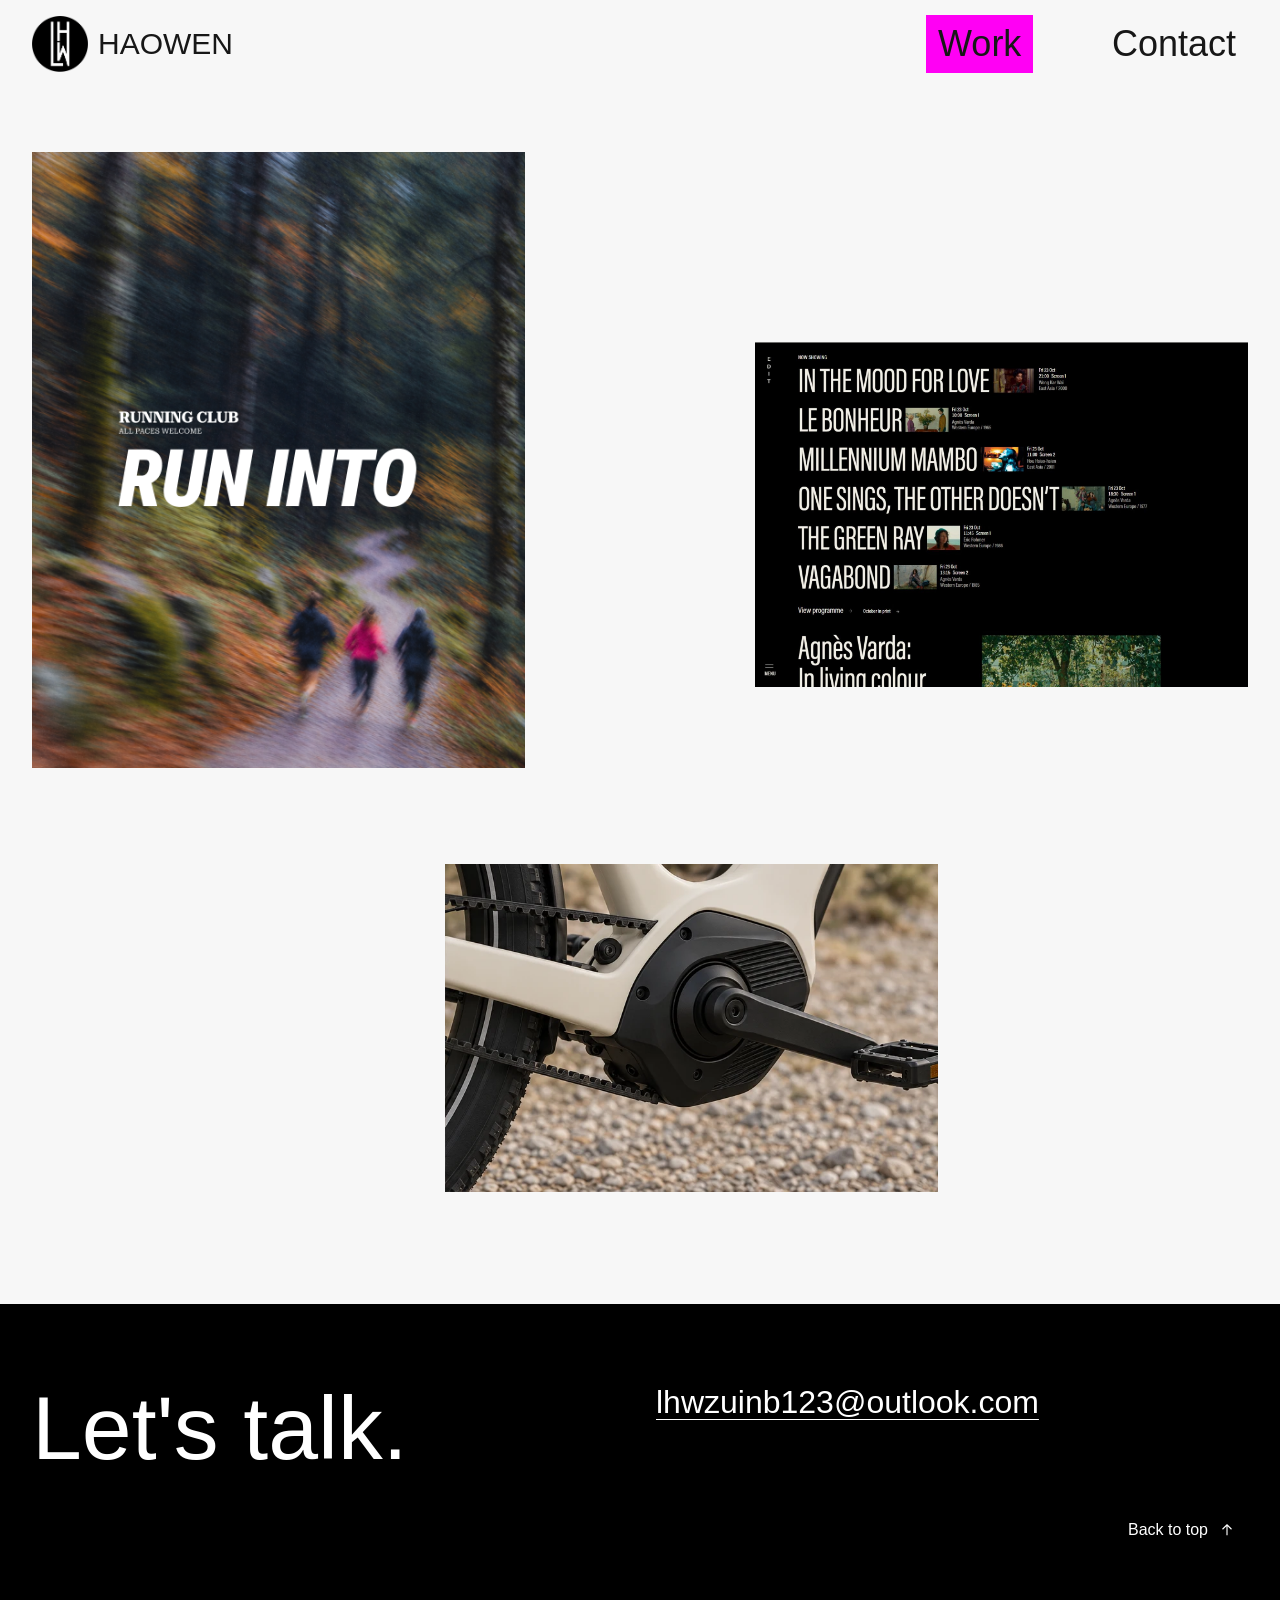
==== index.html @ 190c01a0 "Unify portfolio typography with Neue Haas Unica" ====
<!doctype html>
<html lang="en">
<head>
  <link rel="stylesheet" href="typography.css?v=unica-20261026">
  <meta charset="UTF-8">
  <meta name="viewport" content="width=device-width, initial-scale=1">
  <meta name="description" content="HAOWEN's creative portfolio, featuring the RUN INTO running club identity and EDIT. independent cinema website design.">
  <meta name="theme-color" content="#f7f4ec">
  <title>HAOWEN — Creative Portfolio</title>
  <link rel="icon" href="assets/logos/lhw/favicon.png?v=lhw-original" type="image/png">
  <link rel="stylesheet" href="styles.css?v=unica-20261026">
  <link rel="stylesheet" href="gallery.css?v=unica-20261026">
  <script src="content.js?v=interactions-20261025" defer></script>
  <script src="app.js?v=no-next-label-20261025" defer></script>
  <link rel="stylesheet" href="experience.css?v=unica-20261026">
  <script src="experience.js?v=20261025b" defer></script>
</head>
<body>
  <a class="skip-link" href="#main">Skip to content</a>
  <header class="site-header">
    <a class="wordmark" href="#home" aria-label="HAOWEN, home"><img class="brand-mark" src="assets/logos/lhw/lhw-original.png" alt="" width="56" height="56"><span class="brand-name">HAOWEN</span></a>
    <nav class="desktop-nav" aria-label="Main navigation">
      <a href="#work" data-nav="work"><span>Work</span></a>
      <a href="#contact" data-nav="contact"><span>Contact</span></a>
    </nav>
    <button class="menu-toggle" type="button" aria-label="Open menu" aria-expanded="false" aria-controls="mobile-menu"><svg viewBox="0 0 28 28" aria-hidden="true"><path class="menu-line first" d="M3 8H25"/><path class="menu-line second" d="M3 20H25"/></svg></button>
  </header>
  <nav id="mobile-menu" class="mobile-menu" aria-label="Mobile navigation" hidden>
    <div class="mobile-links"><a href="#home">Home</a><a href="#work">Work</a><a href="#contact">Contact</a></div>
    <div class="menu-bottom"><span>Creative portfolio</span><span>English</span></div>
  </nav>
  <main id="main" tabindex="-1"></main>
  <noscript><p class="noscript">Please enable JavaScript to browse the project pages.</p></noscript>
</body>
</html>
---- typography.css ----
/* One family across the portfolio and all project pages. */
@font-face {
  font-family: 'Portfolio Unica';
  src: local('Neue Haas Unica W1G Regular'), local('NeueHaasUnicaW1G-Regular'), local('Neue Haas Unica W1G');
  font-style: normal;
  font-weight: 400;
  font-display: swap;
}
:root { --brand-font: 'Portfolio Unica', Arial, sans-serif; }
body, body * {
  font-family: var(--brand-font) !important;
  font-weight: 400 !important;
  font-style: normal !important;
  font-synthesis: none;
}
---- styles.css ----
:root{--paper:#f7f7f7;--cream:#f7f4ec;--ink:#171717;--pink:#f5c2d2;--blue:#3434ed;--lime:#d5e66e;--line:#c8c8c0;--gutter:32px;--header:88px}
*{box-sizing:border-box}html{scroll-behavior:smooth;scroll-padding-top:calc(var(--header) + 24px)}body{margin:0;color:var(--ink);background:var(--paper);font-family:var(--brand-font);font-size:18px;line-height:1.45;letter-spacing:-.02em}body.menu-open{overflow:hidden}a{color:inherit;text-decoration-thickness:1px;text-underline-offset:6px}button{font:inherit;color:inherit}button,a{-webkit-tap-highlight-color:transparent}button{cursor:pointer}a:focus-visible,button:focus-visible{outline:2px solid var(--blue);outline-offset:6px}::selection{background:var(--pink);color:var(--ink)}::-webkit-scrollbar{width:10px}::-webkit-scrollbar-track{background:var(--cream)}::-webkit-scrollbar-thumb{background:#a4a499;border:2px solid var(--cream)}[hidden]{display:none!important}.skip-link{position:fixed;top:-100px;left:20px;z-index:100;background:var(--ink);color:white;padding:12px 18px}.skip-link:focus{top:12px}
.site-header{position:sticky;top:0;z-index:30;display:flex;align-items:center;justify-content:space-between;height:var(--header);padding:0 var(--gutter);background:transparent;gap:24px}@supports(mix-blend-mode:difference){.site-header{color:#f7f3eb;mix-blend-mode:difference}.site-header .brand-mark{filter:brightness(0) invert(1)}}.wordmark{font-family:var(--brand-font);font-synthesis:none;display:inline-flex;align-items:center;gap:10px;text-decoration:none;font-size:30px;line-height:1.1;font-weight:400;letter-spacing:-.025em;white-space:nowrap}.brand-mark{display:block;width:56px;height:60px;object-fit:contain;flex-shrink:0}.brand-name{text-decoration:none}.wordmark:hover .brand-name{text-decoration:underline;text-decoration-thickness:1px;text-underline-offset:6px}.desktop-nav{font-family:var(--brand-font);font-weight:400;font-synthesis:none;display:flex;align-items:center;gap:clamp(36px,5.2vw,88px);font-size:36px;line-height:1.2}.desktop-nav a{text-decoration:none}.desktop-nav a:hover,.desktop-nav a[aria-current]{text-decoration:underline}.language{font-size:30px}.menu-toggle{display:none;width:44px;height:44px;padding:8px;border:0;background:transparent;position:relative;z-index:42}.menu-toggle svg{width:100%;height:100%;fill:none;stroke:currentColor;stroke-width:1.8}.menu-line{transform-origin:center;transition:transform .25s ease-out}.menu-open .first{transform:translateY(6px) rotate(45deg)}.menu-open .second{transform:translateY(-6px) rotate(-45deg)}.mobile-menu{position:fixed;inset:0;z-index:25;background:transparent;padding:calc(var(--header) + 28px) var(--gutter) 28px;display:flex;flex-direction:column;justify-content:space-between}.mobile-menu::before{content:"";position:absolute;inset:0;background:var(--paper);animation:menu-reveal .35s cubic-bezier(.16,1,.3,1);pointer-events:none}.mobile-menu>*{position:relative}.mobile-links{display:flex;flex-direction:column;align-items:flex-start;gap:8px}.mobile-links a{font-family:var(--brand-font);font-weight:400;font-synthesis:none;font-size:clamp(40px,9vw,64px);text-decoration:none;line-height:1.25}.mobile-links a:hover{text-decoration:underline}.menu-bottom{display:flex;justify-content:space-between;font-size:16px;padding-bottom:16px}@keyframes menu-reveal{from{clip-path:inset(0 0 100%)}to{clip-path:inset(0)}}
main:focus{outline:none}.opening{padding:70px var(--gutter) 44px;display:grid;grid-template-columns:1fr 1fr;gap:32px;align-items:end}.opening h1{font-size:clamp(56px,6.6vw,96px);font-weight:400;letter-spacing:-.04em;line-height:1;max-width:650px;margin:0;text-wrap:balance}.opening-copy{max-width:420px;margin-left:auto;font-size:21px;line-height:1.35}.opening-copy p{margin:0}.opening-copy .edition{font-size:14px;margin-top:18px;letter-spacing:0}.gallery{padding:0 var(--gutter) 110px;display:grid;grid-template-columns:1fr 1fr;gap:70px 24px;align-items:start}.project-item{min-width:0}.project-item:nth-child(2){margin-top:168px}.project-item:nth-child(3){margin-top:-128px}.project-link{display:block;text-decoration:none}.project-image{display:block;width:100%;height:auto;aspect-ratio:6/5;object-fit:cover}.project-item:nth-child(2) .project-image{aspect-ratio:5/4}.project-title-row{display:flex;justify-content:space-between;align-items:center;gap:16px;margin-top:18px}.project-title-row h2{font-size:32px;font-weight:400;line-height:1.1;letter-spacing:-.035em;margin:0}.arrow{display:inline-block;width:26px;height:26px;fill:none;stroke:currentColor;stroke-width:1.5;flex-shrink:0}.project-title-row .arrow{transition:transform .18s ease-out}.project-link:hover h2{text-decoration:underline;text-decoration-thickness:1px;text-underline-offset:5px}.project-link:hover .arrow{transform:translate(3px,-3px)}.project-meta{font-size:16px;margin:9px 0 0}.project-status{font-size:13px;margin:8px 0 0;letter-spacing:0;color:#53534e}.gallery-note{margin:0;padding:55px 0 0;align-self:center;max-width:500px}.gallery-note p{font-size:clamp(32px,3.4vw,48px);line-height:1.15;letter-spacing:-.035em;margin:0 0 32px;text-wrap:balance}.text-link{display:inline-flex;align-items:center;gap:14px;font-size:19px}
.about-section{margin:0 var(--gutter);padding:76px 0 88px;border-top:1px solid var(--ink);display:grid;grid-template-columns:1fr 1fr;gap:24px}.about-section h2{font-size:clamp(40px,4.5vw,64px);line-height:1.1;font-weight:400;letter-spacing:-.04em;margin:0 0 32px;max-width:560px}.about-section .about-copy{max-width:580px}.about-copy p{font-size:22px;line-height:1.5;margin:0 0 24px;max-width:65ch}.about-copy .placeholder-note{font-size:14px;color:#53534e;letter-spacing:0}.identity-preview{display:flex;align-items:end;gap:24px}.identity-logo{display:block;width:136px;height:auto}.identity-caption{font-size:14px;line-height:1.5;margin:0;letter-spacing:0}
.contact-section{background:#000;color:#fff;padding:72px var(--gutter) 80px;display:grid;grid-template-columns:1fr 1fr;gap:32px;align-items:start}.contact-section h2{font-size:clamp(52px,7vw,96px);font-weight:400;line-height:1;letter-spacing:-.04em;margin:0}.contact-details{padding-top:8px}.contact-details p{margin:0 0 28px;font-size:21px;max-width:450px}.contact-details .email{font-size:clamp(22px,2.5vw,36px);overflow-wrap:anywhere}.contact-details .contact-placeholder{font-size:14px;letter-spacing:0;margin-top:12px}.site-footer{display:flex;justify-content:space-between;gap:24px;align-items:center;padding:26px var(--gutter);border-top:1px solid var(--line);background:var(--cream);font-size:14px;letter-spacing:0}.site-footer a{display:flex;gap:10px;align-items:center}.site-footer .arrow{width:18px;height:18px}.footer-name{font-size:16px}
.project-heading{padding:55px var(--gutter) 38px}.back-link{display:inline-flex;align-items:center;gap:12px;font-size:16px;margin-bottom:48px}.back-link .arrow{width:20px;height:20px}.project-heading h1{font-size:clamp(52px,6.7vw,96px);font-weight:400;letter-spacing:-.04em;line-height:1.06;margin:0 0 18px;text-wrap:balance}.project-heading-bottom{display:flex;justify-content:space-between;gap:24px;align-items:start}.project-heading-bottom p{font-size:22px;margin:0}.project-heading-bottom .draft-label{font-size:14px;letter-spacing:0;max-width:300px}.project-cover{margin:0 var(--gutter)}.project-cover img{display:block;width:100%;height:auto;max-height:680px;object-fit:cover}.project-context{padding:70px var(--gutter) 80px;display:grid;grid-template-columns:1fr 1fr;gap:24px}.project-context h2{font-size:40px;font-weight:400;line-height:1.15;margin:0 0 30px;letter-spacing:-.035em}.project-context p{font-size:22px;margin:0 0 32px;max-width:65ch;line-height:1.5}.project-facts{margin:0 0 40px;max-width:380px}.project-facts div{display:grid;grid-template-columns:120px 1fr;gap:24px;border-top:1px solid var(--line);padding:12px 0;font-size:16px}.project-facts dt,.project-facts dd{margin:0}.project-facts dt{color:#53534e}.project-facts ul{padding:0;margin:0;list-style:none}.process-section{margin:0 var(--gutter);padding:60px 0 70px;border-top:1px solid var(--ink)}.process-heading{display:grid;grid-template-columns:1fr 1fr;gap:24px;margin-bottom:40px}.process-heading h2{font-size:40px;font-weight:400;line-height:1.15;margin:0;letter-spacing:-.035em}.process-heading p{font-size:20px;line-height:1.5;max-width:65ch;margin:0}.process-media{display:grid;grid-template-columns:1fr 1fr;gap:24px}.process-media figure{margin:0}.process-media img{display:block;width:100%;height:auto}.process-media figcaption{font-size:14px;margin-top:12px;letter-spacing:0}.next-project{margin:0 var(--gutter);padding:45px 0 60px;border-top:1px solid var(--ink);display:flex;align-items:center;justify-content:space-between;text-decoration:none;gap:24px}.next-project div>span{font-size:14px;letter-spacing:0;display:block;margin-bottom:12px}.next-project strong{font-size:48px;letter-spacing:-.035em;line-height:1.1;font-weight:400}.next-project:hover strong{text-decoration:underline;text-decoration-thickness:1px}.next-project>.arrow{width:48px;height:48px}.not-found{padding:90px var(--gutter);min-height:60vh}.not-found h1{font-size:56px;font-weight:400}.noscript{padding:24px}
@media(min-width:1600px){:root{--gutter:48px}.gallery{gap:88px 32px}.project-image{max-height:820px}}
@media(max-width:1000px){:root{--gutter:24px;--header:80px}.desktop-nav{gap:clamp(20px,3vw,36px);font-size:28px}.wordmark{font-size:28px;gap:10px}.brand-mark{width:50px;height:54px}.language{font-size:26px}.opening{padding-top:56px}.opening h1{font-size:64px}.opening-copy{font-size:18px}.project-item:nth-child(2){margin-top:120px}.project-item:nth-child(3){margin-top:-70px}.project-title-row h2{font-size:27px}.gallery-note p{font-size:34px}.about-copy p{font-size:20px}}
@media(max-width:700px){:root{--gutter:18px;--header:70px}.desktop-nav{display:none}.menu-toggle{display:block}.wordmark{font-size:24px;gap:8px}.brand-mark{width:38px;height:42px}.opening{display:block;padding:42px var(--gutter) 34px}.opening h1{font-size:58px;line-height:1.02;max-width:340px}.opening-copy{margin:24px 0 0;max-width:330px;font-size:18px}.opening-copy .edition{margin-top:14px;font-size:12px}.gallery{grid-template-columns:1fr;gap:44px;padding-bottom:60px}.project-item:nth-child(2),.project-item:nth-child(3){margin-top:0}.project-title-row{margin-top:16px}.project-title-row h2{font-size:28px}.project-meta{font-size:15px;margin-top:8px}.project-status{font-size:12px}.gallery-note{padding:14px 0 0;max-width:340px}.gallery-note p{font-size:34px;margin-bottom:24px}.about-section{grid-template-columns:1fr;gap:32px;padding:48px 0 56px}.about-section h2{font-size:43px;max-width:330px;margin-bottom:28px}.identity-logo{width:104px}.identity-caption{font-size:12px}.about-copy p{font-size:19px}.contact-section{grid-template-columns:1fr;gap:28px;padding:48px var(--gutter) 54px}.contact-section h2{font-size:64px}.contact-details{padding:0}.contact-details p{font-size:19px;margin-bottom:24px}.contact-details .email{font-size:26px}.site-footer{align-items:flex-start;flex-wrap:wrap;padding:22px var(--gutter);gap:18px;font-size:12px}.footer-name{font-size:14px}.site-footer>span:nth-child(2){flex-basis:calc(100% - 140px);text-align:right}.site-footer a{margin-left:auto}.project-heading{padding:32px var(--gutter) 28px}.back-link{margin-bottom:32px}.project-heading h1{font-size:56px}.project-heading-bottom{display:block}.project-heading-bottom p{font-size:19px}.project-heading-bottom .draft-label{margin-top:18px;font-size:13px;max-width:none}.project-cover img{aspect-ratio:6/5;object-fit:cover}.project-context{grid-template-columns:1fr;gap:8px;padding:44px var(--gutter) 38px}.project-context h2,.process-heading h2{font-size:34px;margin-bottom:22px}.project-context p{font-size:19px;margin-bottom:28px}.project-facts{max-width:none;margin-bottom:32px}.project-facts div{grid-template-columns:95px 1fr;gap:18px;font-size:14px}.process-section{padding:38px 0 44px}.process-heading{grid-template-columns:1fr;gap:0;margin-bottom:28px}.process-heading p{font-size:19px}.process-media{grid-template-columns:1fr;gap:30px}.next-project{padding:30px 0 44px}.next-project strong{font-size:34px}.next-project>.arrow{width:32px;height:32px}}
.project-image--poster{object-position:center bottom}.project-artworks,.project-cover--gallery{margin:0 var(--gutter) 70px}.project-heading-bottom .project-brand{font-size:16px;letter-spacing:0}.project-applications{grid-template-columns:1fr;gap:40px}
@media(max-width:700px){.project-artworks,.project-cover--gallery{margin-bottom:44px}.project-heading-bottom .project-brand{margin-top:12px;font-size:14px}.project-applications{gap:30px}}
@media(prefers-reduced-motion:reduce){html{scroll-behavior:auto}*,*::before,*::after{animation:none!important;transition:none!important}}
---- gallery.css ----
/* KABK reference: natural image proportions, pointer captions, focused button colors. */
:root { --action-primary: #ff00f4; --action-hover: #00fcbc; --action-ink: #1f1f1f; }
.site-header { mix-blend-mode: normal; color: var(--ink); background: var(--paper); }
.site-header .brand-mark { filter: none; }
.wordmark { color: var(--ink); }
.desktop-nav a { padding: 8px 12px; transition: background-color .2s ease-out, color .2s ease-out; }
.desktop-nav a span { display: inline-block; color: var(--ink); }
.desktop-nav a:hover, .desktop-nav a:focus-visible, .mobile-links a:hover, .mobile-links a:focus-visible { background: var(--action-hover); color: var(--action-ink); text-decoration: none; }
.desktop-nav a:hover span, .desktop-nav a:focus-visible span { mix-blend-mode: normal; color: var(--action-ink); }
.menu-toggle { background: var(--action-ink); color: #fff; }
.menu-toggle:hover, .menu-toggle:focus-visible { background: var(--action-hover); color: var(--action-ink); }
.back-link:hover, .contact-back-top:hover { background: var(--action-hover); color: var(--action-ink); }
.visually-hidden {
  position: absolute;
  width: 1px;
  height: 1px;
  padding: 0;
  margin: -1px;
  overflow: hidden;
  clip-path: inset(50%);
  white-space: nowrap;
  border: 0;
}
.gallery--images { grid-template-columns: repeat(12, minmax(0, 1fr)); gap: 96px 24px; padding-top: 64px; padding-bottom: 112px; }
.gallery--images .project-item:nth-child(1) { grid-column: 1 / span 5; }
.gallery--images .project-item:nth-child(2) { grid-column: 8 / span 5; margin-top: 190px; }
.gallery--images .project-item:nth-child(3) { grid-column: 5 / span 5; margin-top: 0; }
.gallery--images .project-item .project-image { width: 100%; height: auto; max-height: none; aspect-ratio: auto; object-fit: contain; }
/* Animate only the artwork; a transformed caption ancestor would trap fixed tooltips. */
.gallery--images .project-image {
  --drift-distance: clamp(4px, .7vw, 10px);
  animation: artwork-drift 5.8s cubic-bezier(.45,0,.55,1) infinite alternate;
  animation-play-state: paused;
}
.gallery--images .project-item:nth-child(2) .project-image { animation-duration: 7.4s; animation-delay: -2.8s; }
.gallery--images .project-item:nth-child(3) .project-image { animation-duration: 6.6s; animation-delay: -4.6s; }
.gallery--images .project-item[data-in-view] .project-image { animation-play-state: running; }
.gallery--images .project-item:hover .project-image,
.gallery--images .project-item:focus-within .project-image,
.page-hidden .gallery--images .project-image,
.menu-open .gallery--images .project-image { animation-play-state: paused; }
@keyframes artwork-drift {
  from { transform: translate3d(0, calc(-1 * var(--drift-distance)), 0); }
  to { transform: translate3d(0, var(--drift-distance), 0); }
}
/* The supplied presentation boards already contain their own layout and captions. */
.cinema-sequence {
  display: grid;
  gap: 32px;
  margin: 0 var(--gutter) 88px;
}
.cinema-sequence figure { margin: 0; min-width: 0; }
.cinema-sequence .cinema-longform { width: min(100%, 1040px); justify-self: center; margin-block: 32px; }
.cinema-sequence img { cursor: default; }
.cinema-sequence img { display: block; width: 100%; height: auto; }
.project-title-line {
  display: flex;
  align-items: center;
  justify-content: space-between;
  flex-wrap: wrap;
  gap: 16px 24px;
  margin-bottom: 18px;
}
.project-title-line h1 { margin-bottom: 0; }
.project-website {
  display: inline-flex;
  align-items: center;
  gap: 12px;
  min-height: 44px;
  font-size: 16px;
  letter-spacing: 0;
  padding: 12px 18px;
  background: var(--action-ink);
  color: #fff;
  text-decoration: none;
  transition: background-color .2s ease-out, color .2s ease-out;
}
.project-website:hover, .project-website:focus-visible { background: var(--action-hover); color: var(--action-ink); }
.project-website .arrow { width: 20px; height: 20px; }
.project-visual { position: relative; overflow: visible; }
.project-details {
  position: fixed;
  z-index: 50;
  left: var(--caption-x, 16px);
  top: var(--caption-y, 16px);
  width: min(440px, calc(100vw - 32px));
  padding: 24px 28px;
  background: rgba(255,255,255,.96);
  color: var(--action-ink);
  opacity: 0;
  visibility: hidden;
  transition: opacity .15s ease-out;
  pointer-events: none;
}
.project-details h2 {
  margin: 0;
  font-size: 36px;
  line-height: 1.15;
  font-weight: 400;
  letter-spacing: -.03em;
}
.project-details .project-category { margin: 12px 0 0; font-size: 16px; line-height: 1.4; letter-spacing: 0; }
.project-details .project-description { margin: 20px 0 0; font-size: 18px; line-height: 1.45; letter-spacing: -.02em; }
.project-link:hover h2 { text-decoration: none; }
.project-link:focus-visible .project-details { position: absolute; inset: auto auto 16px 16px; width: min(440px, calc(100% - 32px)); opacity: 1; visibility: visible; }
@media (hover: hover) and (pointer: fine) {
  .project-link[data-pointer-ready]:hover .project-details { opacity: 1; visibility: visible; }
}
@media (max-width: 700px) {
  .gallery--images { grid-template-columns: repeat(12, minmax(0, 1fr)); gap: 56px 0; padding-top: 40px; padding-bottom: 64px; }
  .gallery--images .project-item:nth-child(1) { grid-column: 1 / span 10; }
  .gallery--images .project-item:nth-child(2) { grid-column: 2 / span 11; margin-top: 0; }
  .gallery--images .project-item:nth-child(3) { grid-column: 2 / span 10; margin-top: 0; }
  .cinema-sequence { gap: 16px; margin: 0 0 44px; }
  .project-details { padding: 16px; }
  .project-details h2 { font-size: 28px; }
  .project-details .project-category { font-size: 14px; }
  .project-details .project-description { font-size: 16px; margin-top: 12px; }
}
@media (prefers-reduced-motion: reduce) {
  .gallery--images .project-image { animation: none; transform: none; }
  .project-details { transition: none; transform: none; }
}

.contact-back-top { grid-column: 1 / -1; justify-self: end; display: inline-flex; align-items: center; gap: 10px; padding: 8px 12px; color: inherit; font-size: 16px; text-decoration: none; }
.contact-back-top .arrow { width: 18px; height: 18px; }
.contact-back-top:focus-visible { outline: 2px solid currentColor; outline-offset: 4px; }

/* Fixed original LHW identity. */
.brand-mark { height: 56px; }
@media(max-width:1000px){.brand-mark { height: 50px; }}
@media(max-width:700px){.brand-mark { height: 38px; }}



/* Regular typography and existing main-page spacing. */
body, body * {
  font-family: var(--brand-font) !important;
  font-weight: 400 !important;
  font-style: normal !important;
  font-synthesis: none;
  letter-spacing: normal !important;
  line-height: 1.17 !important;
}
/* Work uses the existing magenta, with cyan hover and keyboard feedback. */
.desktop-nav a[data-nav="work"], .mobile-links a[href="#work"] { background: var(--action-primary); color: var(--action-ink); }
.desktop-nav a[data-nav="work"]:hover, .desktop-nav a[data-nav="work"]:focus-visible, .mobile-links a[href="#work"]:hover, .mobile-links a[href="#work"]:focus-visible { background: var(--action-hover); color: var(--action-ink); }
.mobile-links a[href="#work"] { padding-inline: 12px; transition: background-color .2s ease-out; }
---- experience.css ----
/* Artwork remains the focus; controls explain navigation and closer inspection. */
@view-transition { navigation: auto; }
::view-transition-old(root) { animation: portfolio-out 140ms ease-out both; }
::view-transition-new(root) { animation: portfolio-in 260ms ease-out both; }
@keyframes portfolio-out { to { opacity: 0; } }
@keyframes portfolio-in { from { opacity: 0; } to { opacity: 1; } }
.project-frame { overflow: hidden; transition: scale 420ms cubic-bezier(.16,1,.3,1); }
.gallery--images [data-project="cinema"] .project-frame { position: relative; aspect-ratio: 1770 / 1240; }
.gallery--images [data-project="cinema"] .project-image {
  position: absolute; width: 144.632768%; max-width: none; height: auto;
  left: -7.909604%; top: -24.193548%; animation: none;
}
.project-posters { grid-template-columns: 1fr; gap: 64px; }
.project-posters figure { width: min(100%, 1000px); justify-self: center; }
.project-clothing { grid-template-columns: 1fr; gap: 48px; width: min(76%, 1000px); margin-inline: auto; }
.project-website .arrow, .back-link .arrow, .contact-back-top .arrow, .next-project .arrow, .pill svg, .explore svg { transition: transform 220ms ease-out; }
.project-website:hover .arrow, .next-project:hover .arrow, .pill:hover svg { transform: translate(3px,-3px); }
.back-link:hover .arrow { transform: translateX(-4px); }
.contact-back-top:hover .arrow { transform: translateY(-4px); }
.email { transition: text-underline-offset 180ms ease-out; }
.email:hover { text-underline-offset: 10px; }
@media (hover:hover) and (pointer:fine) {
  .project-link:hover .project-frame, .project-link:focus-visible .project-frame { scale: 1.025; }
}
/* A real button makes full-size artwork available to keyboard and touch users. */
.artwork-open { appearance: none; display: block; width: 100%; margin: 0; padding: 0; border: 0; border-radius: 0; background: transparent; color: inherit; cursor: zoom-in; position: relative; }
.artwork-open > img { display: block; }
.artwork-open::after { content: ''; position: absolute; right: 12px; bottom: 12px; width: 36px; height: 36px; background: #fff url("data:image/svg+xml,%3Csvg xmlns='http://www.w3.org/2000/svg' viewBox='0 0 24 24' fill='none' stroke='%23171717' stroke-width='1.5'%3E%3Cpath d='M12 5v14M5 12h14'/%3E%3C/svg%3E") center / 18px no-repeat; opacity: 0; transition: opacity 160ms ease-out; }
.media-stack figure > .artwork-open { height: 100%; }
.artwork-open:hover::after, .artwork-open:focus-visible::after { opacity: 1; }
.artwork-open:focus-visible { outline: 2px solid currentColor; outline-offset: 6px; }
body.artwork-viewing { overflow: hidden; }
.artwork-viewer { position: fixed; inset: 0; width: 100%; max-width: none; height: 100%; height: 100dvh; max-height: none; margin: 0; padding: 0; border: 0; background: #111; color: #fff; }
.artwork-viewer::backdrop { background: #111; }
.artwork-viewer[open] { display: grid; grid-template-rows: auto minmax(0,1fr) auto; }
.viewer-toolbar { display: flex; justify-content: space-between; align-items: center; gap: 12px; padding: 12px 20px; border-bottom: 1px solid #444; }
.viewer-count { font: 14px/1.4 var(--brand-font); }
.viewer-controls { display: flex; gap: 8px; }
.artwork-viewer button { appearance: none; min-width: 44px; min-height: 44px; padding: 10px 14px; border: 1px solid #777; border-radius: 0; background: transparent; color: #fff; font: 14px/1.4 var(--brand-font); cursor: pointer; transition: background-color 150ms ease-out,color 150ms ease-out; }
.artwork-viewer button:hover { background: #fff; color: #111; }
.artwork-viewer button:focus-visible { outline: 2px solid #fff; outline-offset: 3px; }
.viewer-stage { overflow: auto; display: grid; align-items: center; justify-items: center; padding: 20px; overscroll-behavior: contain; touch-action: pan-x pan-y pinch-zoom; }
.viewer-stage img { display: block; width: auto; height: auto; max-width: 100%; max-height: calc(100dvh - 176px); object-fit: contain; cursor: zoom-in; }
.viewer-stage.is-zoomed { display: block; }
.viewer-stage.is-zoomed img { width: var(--original-width); height: auto; max-width: none; max-height: none; margin-inline: auto; cursor: zoom-out; }
.viewer-caption { margin: 0; padding: 12px 20px 18px; min-height: 44px; font-size: 14px; line-height: 1.4; }
@media(max-width:700px) {
  .project-posters { gap: 36px; }
  .project-clothing { width: 94%; gap: 32px; }
  .artwork-open::after { opacity: 1; width: 28px; height: 28px; right: 8px; bottom: 8px; font-size: 20px; }
  .viewer-toolbar { padding: 8px; gap: 8px; }
  .viewer-controls { gap: 4px; }
  .artwork-viewer button { padding: 10px; }
  .viewer-stage { padding: 8px; }
  .viewer-caption { padding: 12px; }
}
@media(prefers-reduced-motion:reduce) {
  ::view-transition-old(root), ::view-transition-new(root) { animation: none; }
  .project-frame { transition: none; }
  .project-link:hover .project-frame { scale: 1; }
  .project-website:hover .arrow, .next-project:hover .arrow, .back-link:hover .arrow, .contact-back-top:hover .arrow, .pill:hover svg { transform: none; }
}

/* Navigation uses color feedback without underlines in any state. */
.desktop-nav a, .desktop-nav a:hover, .desktop-nav a:focus-visible, .desktop-nav a[aria-current] { text-decoration: none; }

/* Membership cards stay smaller than the campaign posters. */
.project-applications { width: min(64%, 800px); margin-inline: auto; }
@media(max-width:700px) { .project-applications { width: 90%; } }
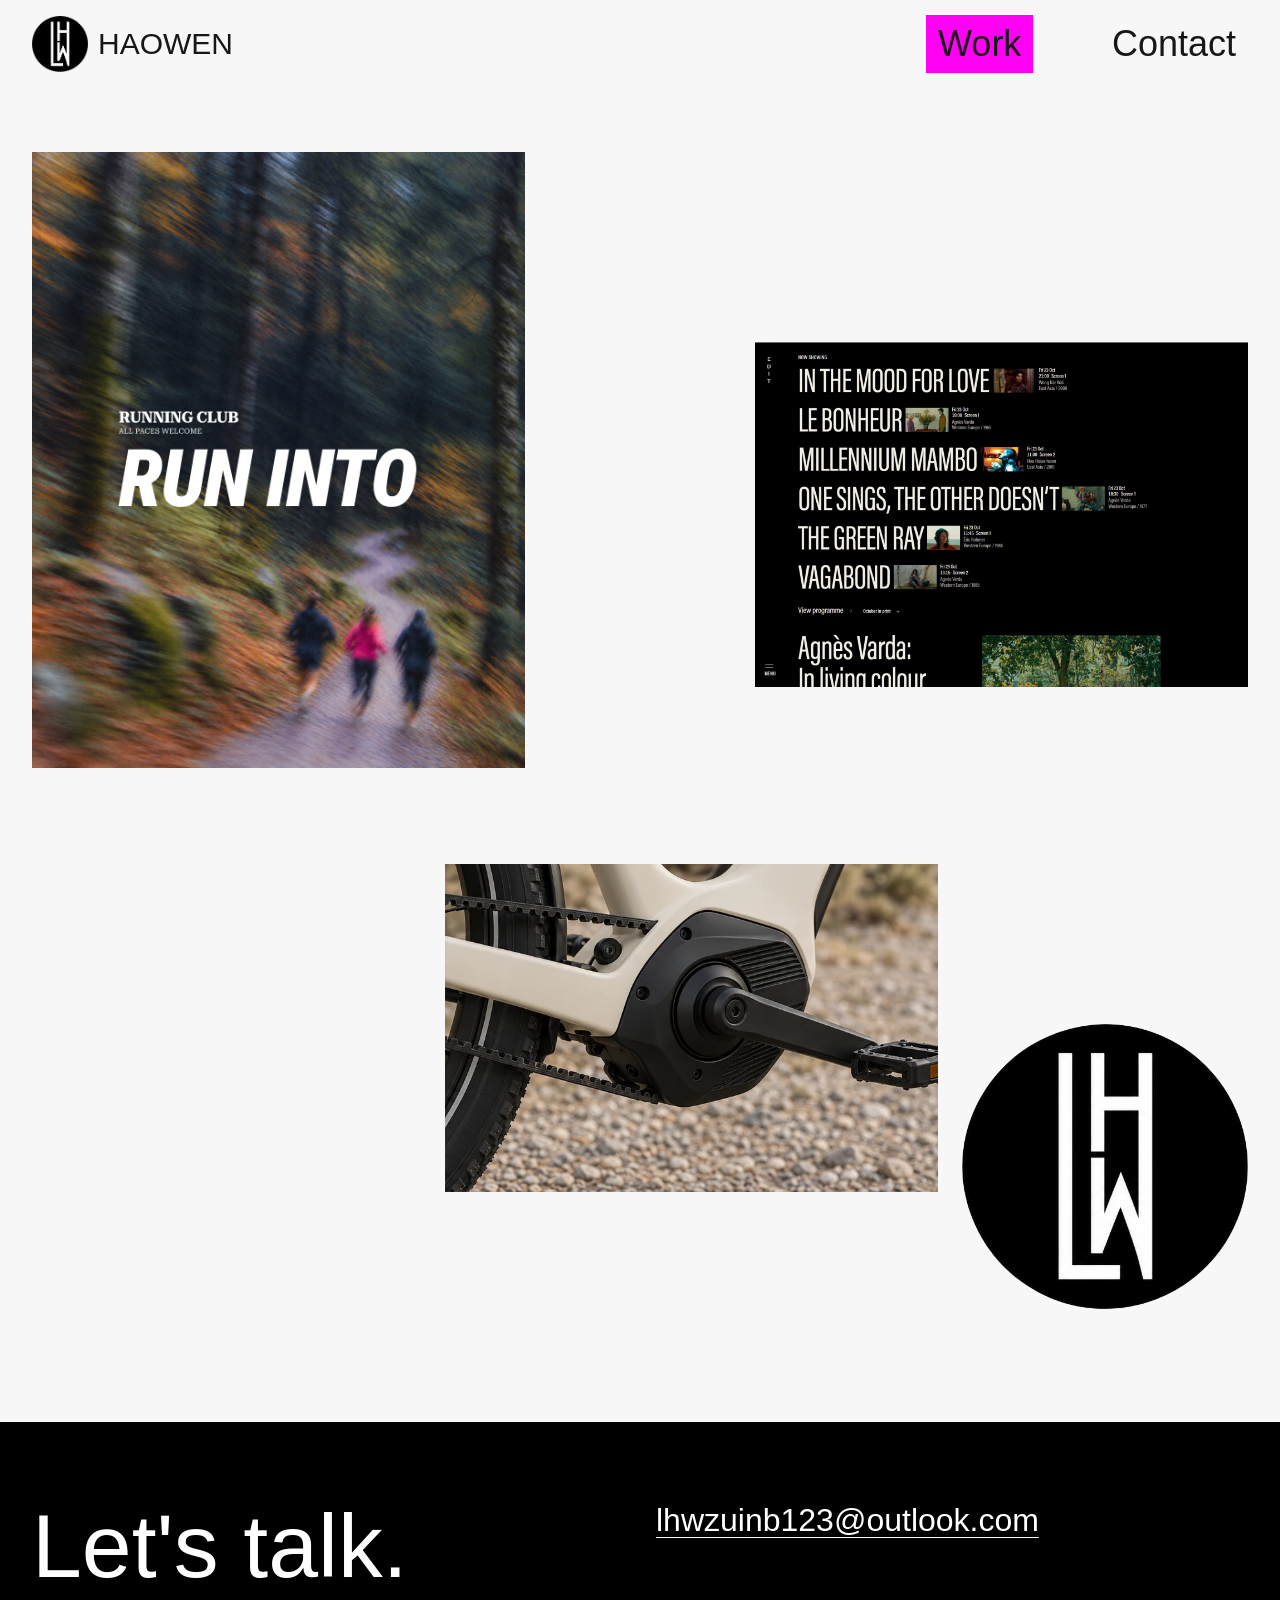
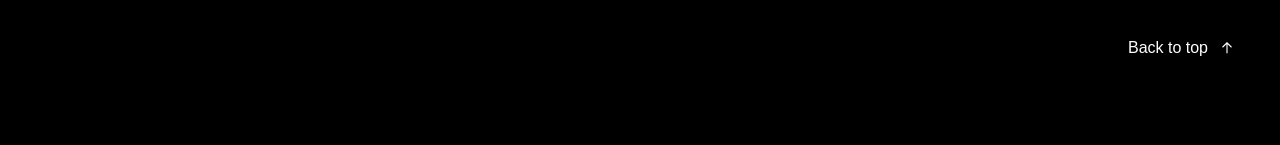
==== commit ea9b7aa0: "Add two-board personal identity project" ====
--- a/index.html
+++ b/index.html
@@ -9,11 +9,11 @@
   <title>HAOWEN — Creative Portfolio</title>
   <link rel="icon" href="assets/logos/lhw/favicon.png?v=lhw-original" type="image/png">
   <link rel="stylesheet" href="styles.css?v=unica-20261026">
-  <link rel="stylesheet" href="gallery.css?v=unica-20261026">
-  <script src="content.js?v=interactions-20261025" defer></script>
-  <script src="app.js?v=no-next-label-20261025" defer></script>
+  <link rel="stylesheet" href="gallery.css?v=identity-20261026">
+  <script src="content.js?v=identity-20261026" defer></script>
+  <script src="app.js?v=identity-20261026" defer></script>
   <link rel="stylesheet" href="experience.css?v=unica-20261026">
-  <script src="experience.js?v=20261025b" defer></script>
+  <script src="experience.js?v=identity-20261026" defer></script>
 </head>
 <body>
   <a class="skip-link" href="#main">Skip to content</a>
--- a/gallery.css
+++ b/gallery.css
@@ -146,3 +146,20 @@
 .desktop-nav a[data-nav="work"], .mobile-links a[href="#work"] { background: var(--action-primary); color: var(--action-ink); }
 .desktop-nav a[data-nav="work"]:hover, .desktop-nav a[data-nav="work"]:focus-visible, .mobile-links a[href="#work"]:hover, .mobile-links a[href="#work"]:focus-visible { background: var(--action-hover); color: var(--action-ink); }
 .mobile-links a[href="#work"] { padding-inline: 12px; transition: background-color .2s ease-out; }
+
+/* The identity joins the same floating artwork gallery. */
+.gallery--images .project-item[data-project="identity"] { grid-column: 10 / span 3; margin-top: 160px; }
+.gallery--images [data-project="identity"] .project-frame { overflow: visible; }
+.gallery--images [data-project="identity"] .project-image { animation-duration: 8.2s; animation-delay: -1.4s; }
+.identity-project { padding: 32px var(--gutter) 80px; }
+.identity-project .back-link { margin-bottom: 32px; }
+.identity-boards { display: grid; gap: 40px; width: min(100%, 1400px); margin-inline: auto; }
+.identity-boards figure { margin: 0; min-width: 0; }
+.identity-boards img { display: block; width: 100%; height: auto; }
+.identity-boards .artwork-open::after { top: calc(50% - 18px); bottom: auto; }
+@media(max-width:700px) {
+  .gallery--images .project-item[data-project="identity"] { grid-column: 3 / span 8; margin-top: 0; }
+  .identity-project { padding-top: 24px; padding-bottom: 48px; }
+  .identity-boards { gap: 24px; }
+  .identity-boards .artwork-open::after { top: calc(50% - 14px); }
+}
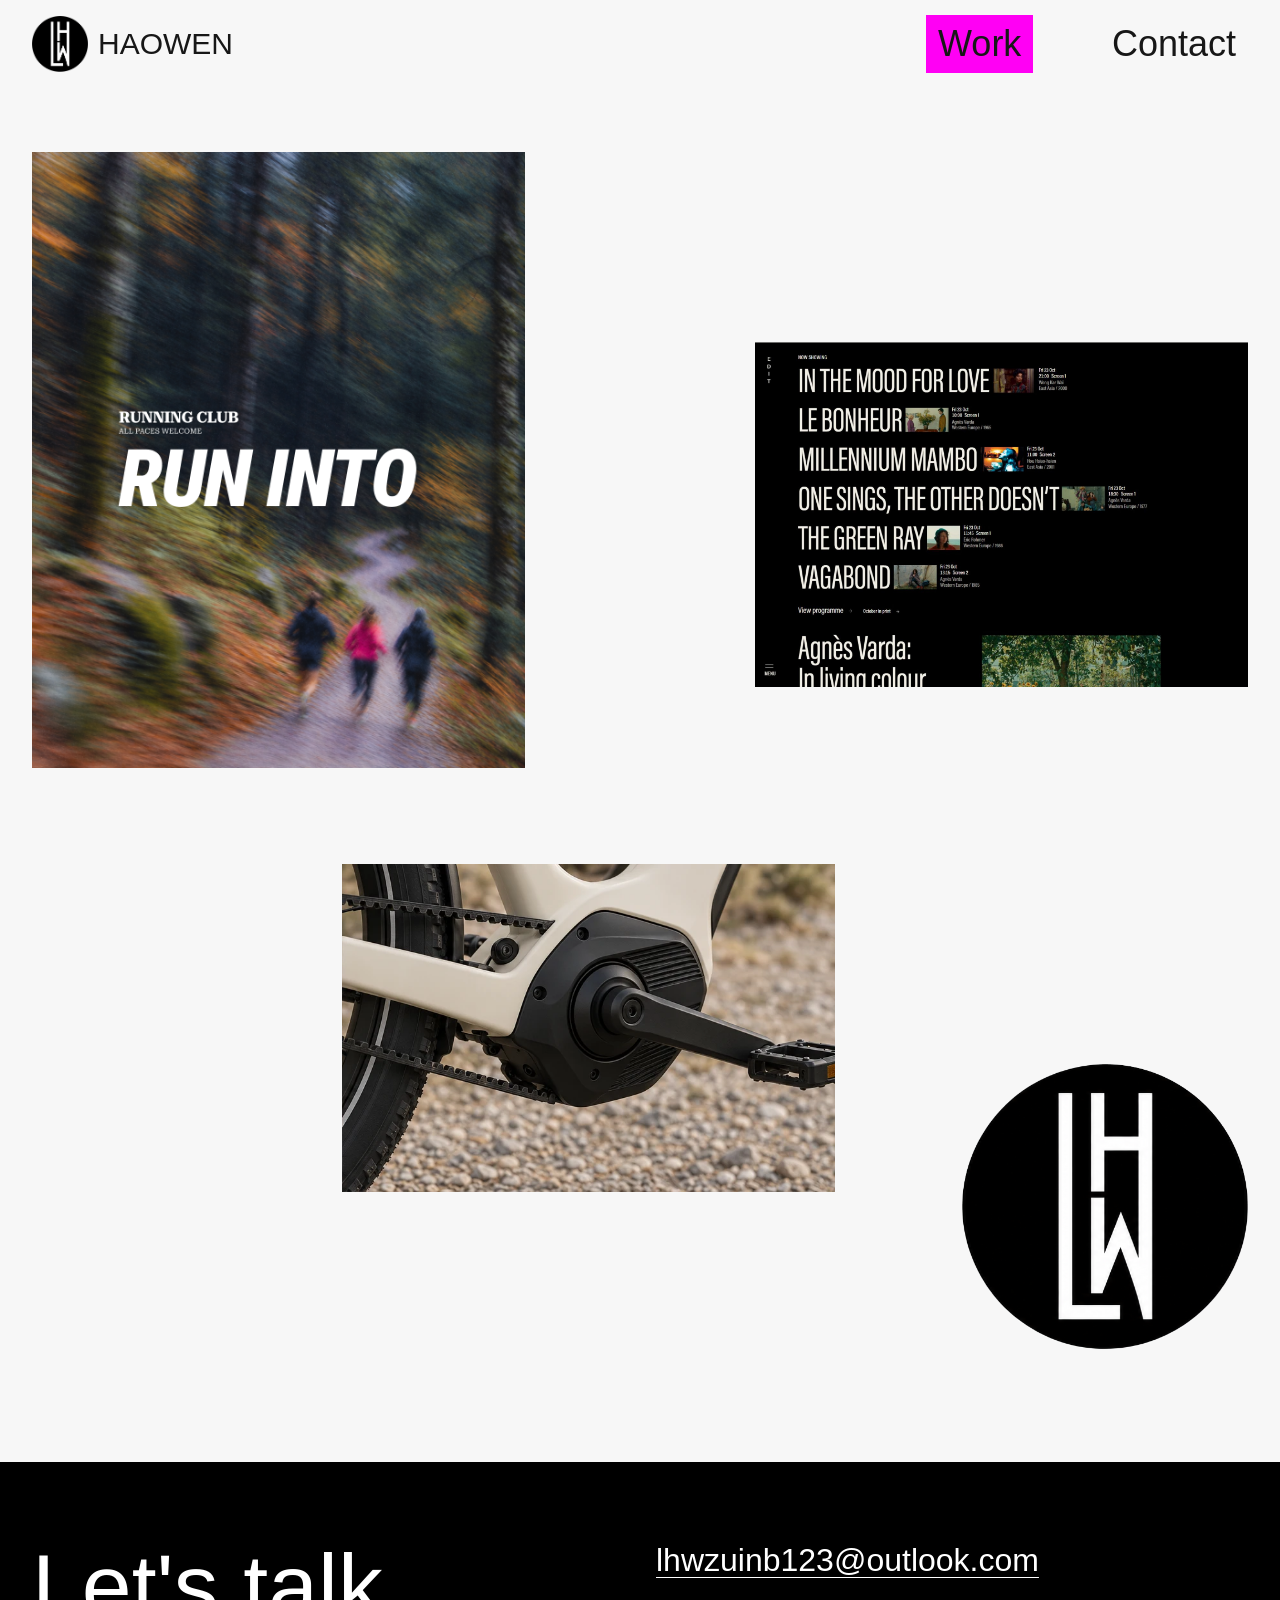
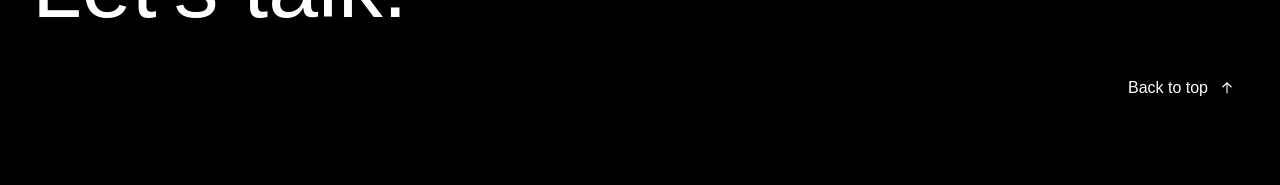
==== commit 87c715d3: "Give bicycle and identity artworks more space" ====
--- a/index.html
+++ b/index.html
@@ -9,11 +9,11 @@
   <title>HAOWEN — Creative Portfolio</title>
   <link rel="icon" href="assets/logos/lhw/favicon.png?v=lhw-original" type="image/png">
   <link rel="stylesheet" href="styles.css?v=unica-20261026">
-  <link rel="stylesheet" href="gallery.css?v=identity-20261026">
-  <script src="content.js?v=identity-20261026" defer></script>
+  <link rel="stylesheet" href="gallery.css?v=gallery-spacing-20261026">
+  <script src="content.js?v=identity-static-20261026" defer></script>
   <script src="app.js?v=identity-20261026" defer></script>
-  <link rel="stylesheet" href="experience.css?v=unica-20261026">
-  <script src="experience.js?v=identity-20261026" defer></script>
+  <link rel="stylesheet" href="experience.css?v=identity-static-20261026">
+
 </head>
 <body>
   <a class="skip-link" href="#main">Skip to content</a>
--- a/gallery.css
+++ b/gallery.css
@@ -24,7 +24,7 @@
 .gallery--images { grid-template-columns: repeat(12, minmax(0, 1fr)); gap: 96px 24px; padding-top: 64px; padding-bottom: 112px; }
 .gallery--images .project-item:nth-child(1) { grid-column: 1 / span 5; }
 .gallery--images .project-item:nth-child(2) { grid-column: 8 / span 5; margin-top: 190px; }
-.gallery--images .project-item:nth-child(3) { grid-column: 5 / span 5; margin-top: 0; }
+.gallery--images .project-item:nth-child(3) { grid-column: 4 / span 5; margin-top: 0; }
 .gallery--images .project-item .project-image { width: 100%; height: auto; max-height: none; aspect-ratio: auto; object-fit: contain; }
 /* Animate only the artwork; a transformed caption ancestor would trap fixed tooltips. */
 .gallery--images .project-image {
@@ -148,7 +148,7 @@
 .mobile-links a[href="#work"] { padding-inline: 12px; transition: background-color .2s ease-out; }
 
 /* The identity joins the same floating artwork gallery. */
-.gallery--images .project-item[data-project="identity"] { grid-column: 10 / span 3; margin-top: 160px; }
+.gallery--images .project-item[data-project="identity"] { grid-column: 10 / span 3; margin-top: 200px; }
 .gallery--images [data-project="identity"] .project-frame { overflow: visible; }
 .gallery--images [data-project="identity"] .project-image { animation-duration: 8.2s; animation-delay: -1.4s; }
 .identity-project { padding: 32px var(--gutter) 80px; }
@@ -156,10 +156,8 @@
 .identity-boards { display: grid; gap: 40px; width: min(100%, 1400px); margin-inline: auto; }
 .identity-boards figure { margin: 0; min-width: 0; }
 .identity-boards img { display: block; width: 100%; height: auto; }
-.identity-boards .artwork-open::after { top: calc(50% - 18px); bottom: auto; }
 @media(max-width:700px) {
   .gallery--images .project-item[data-project="identity"] { grid-column: 3 / span 8; margin-top: 0; }
   .identity-project { padding-top: 24px; padding-bottom: 48px; }
   .identity-boards { gap: 24px; }
-  .identity-boards .artwork-open::after { top: calc(50% - 14px); }
 }
--- a/experience.css
+++ b/experience.css
@@ -22,37 +22,10 @@
 @media (hover:hover) and (pointer:fine) {
   .project-link:hover .project-frame, .project-link:focus-visible .project-frame { scale: 1.025; }
 }
-/* A real button makes full-size artwork available to keyboard and touch users. */
-.artwork-open { appearance: none; display: block; width: 100%; margin: 0; padding: 0; border: 0; border-radius: 0; background: transparent; color: inherit; cursor: zoom-in; position: relative; }
-.artwork-open > img { display: block; }
-.artwork-open::after { content: ''; position: absolute; right: 12px; bottom: 12px; width: 36px; height: 36px; background: #fff url("data:image/svg+xml,%3Csvg xmlns='http://www.w3.org/2000/svg' viewBox='0 0 24 24' fill='none' stroke='%23171717' stroke-width='1.5'%3E%3Cpath d='M12 5v14M5 12h14'/%3E%3C/svg%3E") center / 18px no-repeat; opacity: 0; transition: opacity 160ms ease-out; }
-.media-stack figure > .artwork-open { height: 100%; }
-.artwork-open:hover::after, .artwork-open:focus-visible::after { opacity: 1; }
-.artwork-open:focus-visible { outline: 2px solid currentColor; outline-offset: 6px; }
-body.artwork-viewing { overflow: hidden; }
-.artwork-viewer { position: fixed; inset: 0; width: 100%; max-width: none; height: 100%; height: 100dvh; max-height: none; margin: 0; padding: 0; border: 0; background: #111; color: #fff; }
-.artwork-viewer::backdrop { background: #111; }
-.artwork-viewer[open] { display: grid; grid-template-rows: auto minmax(0,1fr) auto; }
-.viewer-toolbar { display: flex; justify-content: space-between; align-items: center; gap: 12px; padding: 12px 20px; border-bottom: 1px solid #444; }
-.viewer-count { font: 14px/1.4 var(--brand-font); }
-.viewer-controls { display: flex; gap: 8px; }
-.artwork-viewer button { appearance: none; min-width: 44px; min-height: 44px; padding: 10px 14px; border: 1px solid #777; border-radius: 0; background: transparent; color: #fff; font: 14px/1.4 var(--brand-font); cursor: pointer; transition: background-color 150ms ease-out,color 150ms ease-out; }
-.artwork-viewer button:hover { background: #fff; color: #111; }
-.artwork-viewer button:focus-visible { outline: 2px solid #fff; outline-offset: 3px; }
-.viewer-stage { overflow: auto; display: grid; align-items: center; justify-items: center; padding: 20px; overscroll-behavior: contain; touch-action: pan-x pan-y pinch-zoom; }
-.viewer-stage img { display: block; width: auto; height: auto; max-width: 100%; max-height: calc(100dvh - 176px); object-fit: contain; cursor: zoom-in; }
-.viewer-stage.is-zoomed { display: block; }
-.viewer-stage.is-zoomed img { width: var(--original-width); height: auto; max-width: none; max-height: none; margin-inline: auto; cursor: zoom-out; }
-.viewer-caption { margin: 0; padding: 12px 20px 18px; min-height: 44px; font-size: 14px; line-height: 1.4; }
+.process-media img, .cinema-sequence img, .media-stack img, .identity-boards img { cursor: default; }
 @media(max-width:700px) {
   .project-posters { gap: 36px; }
   .project-clothing { width: 94%; gap: 32px; }
-  .artwork-open::after { opacity: 1; width: 28px; height: 28px; right: 8px; bottom: 8px; font-size: 20px; }
-  .viewer-toolbar { padding: 8px; gap: 8px; }
-  .viewer-controls { gap: 4px; }
-  .artwork-viewer button { padding: 10px; }
-  .viewer-stage { padding: 8px; }
-  .viewer-caption { padding: 12px; }
 }
 @media(prefers-reduced-motion:reduce) {
   ::view-transition-old(root), ::view-transition-new(root) { animation: none; }
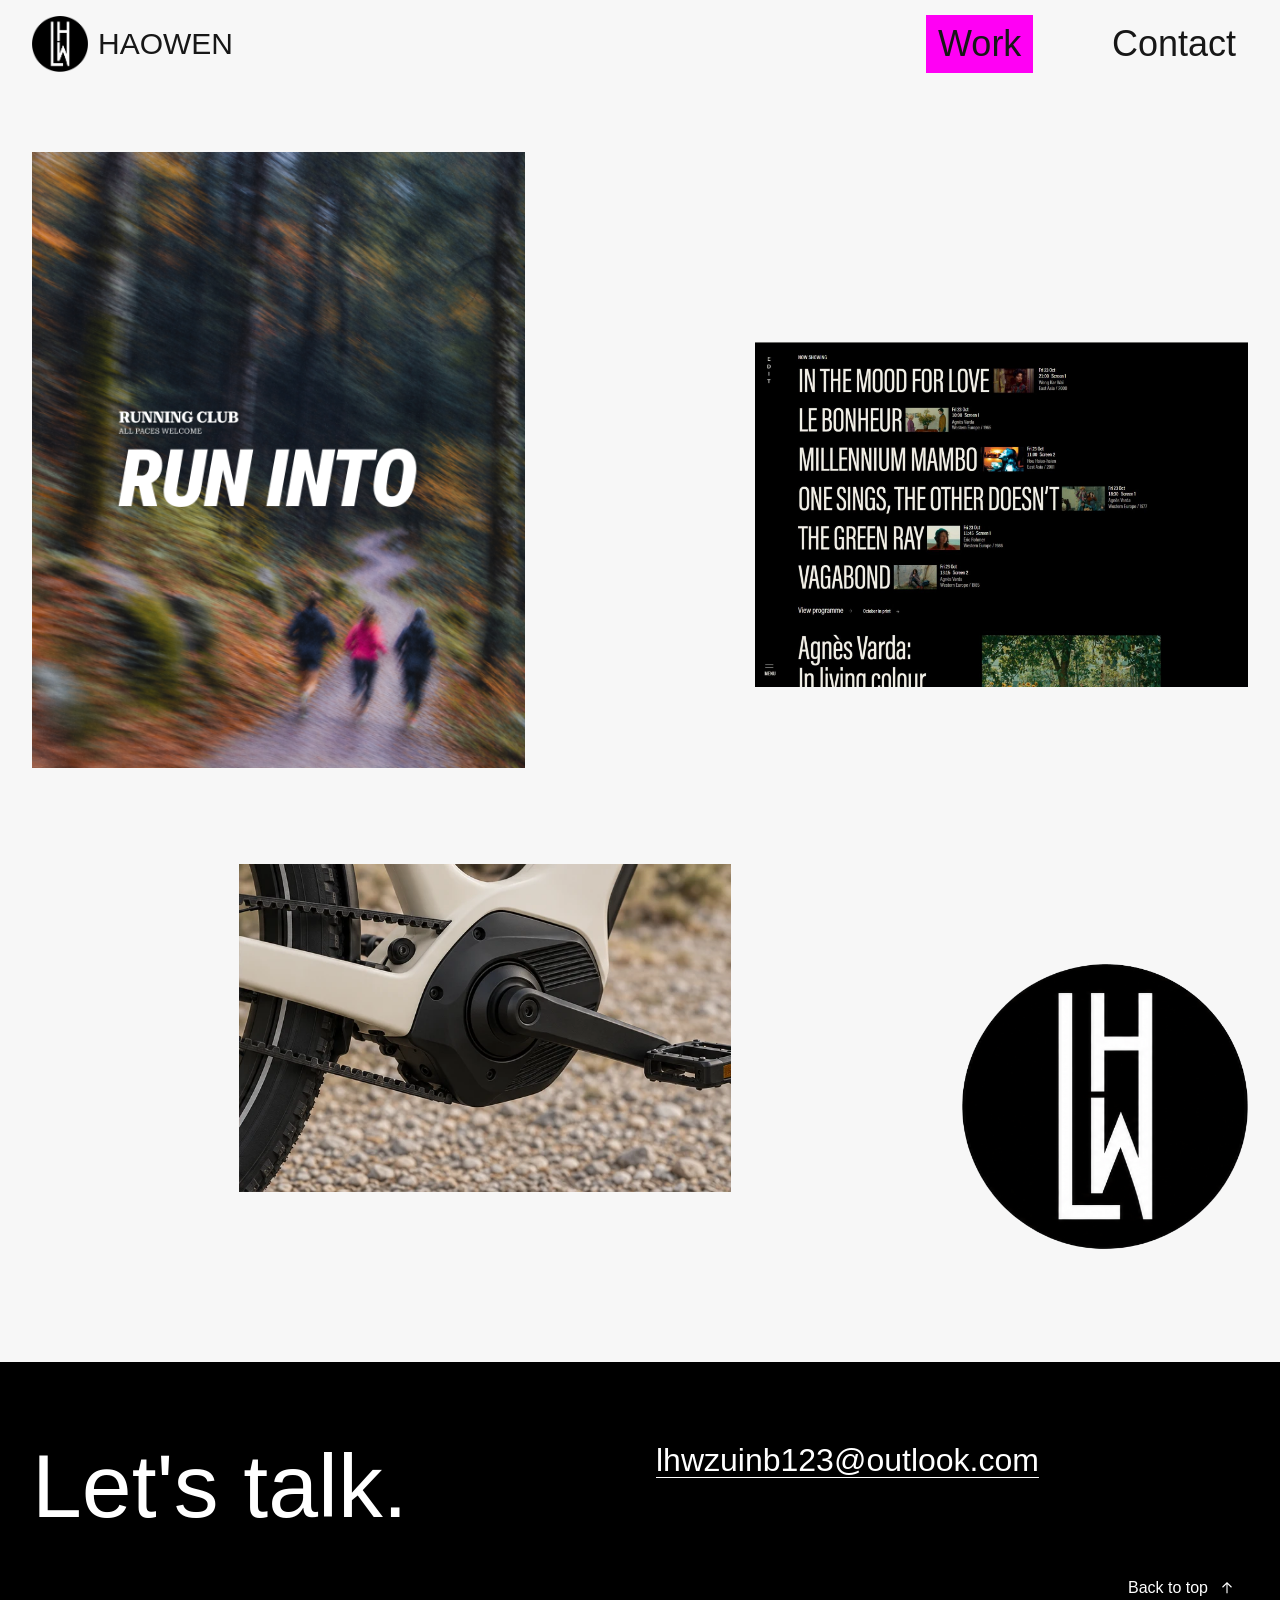
==== commit 949fd9a6: "Adjust homepage artwork positions and increase floating motion" ====
--- a/index.html
+++ b/index.html
@@ -9,7 +9,7 @@
   <title>HAOWEN — Creative Portfolio</title>
   <link rel="icon" href="assets/logos/lhw/favicon.png?v=lhw-original" type="image/png">
   <link rel="stylesheet" href="styles.css?v=unica-20261026">
-  <link rel="stylesheet" href="gallery.css?v=gallery-spacing-20261026">
+  <link rel="stylesheet" href="gallery.css?v=gallery-drift-20261026">
   <script src="content.js?v=identity-static-20261026" defer></script>
   <script src="app.js?v=identity-20261026" defer></script>
   <link rel="stylesheet" href="experience.css?v=identity-static-20261026">
--- a/gallery.css
+++ b/gallery.css
@@ -24,21 +24,21 @@
 .gallery--images { grid-template-columns: repeat(12, minmax(0, 1fr)); gap: 96px 24px; padding-top: 64px; padding-bottom: 112px; }
 .gallery--images .project-item:nth-child(1) { grid-column: 1 / span 5; }
 .gallery--images .project-item:nth-child(2) { grid-column: 8 / span 5; margin-top: 190px; }
-.gallery--images .project-item:nth-child(3) { grid-column: 4 / span 5; margin-top: 0; }
+.gallery--images .project-item:nth-child(3) { grid-column: 3 / span 5; margin-top: 0; }
 .gallery--images .project-item .project-image { width: 100%; height: auto; max-height: none; aspect-ratio: auto; object-fit: contain; }
-/* Animate only the artwork; a transformed caption ancestor would trap fixed tooltips. */
-.gallery--images .project-image {
-  --drift-distance: clamp(4px, .7vw, 10px);
+/* Drift the artwork frame, preserving image crops and fixed pointer captions. */
+.gallery--images .project-frame {
+  --drift-distance: clamp(10px, 1.5vw, 22px);
   animation: artwork-drift 5.8s cubic-bezier(.45,0,.55,1) infinite alternate;
   animation-play-state: paused;
 }
-.gallery--images .project-item:nth-child(2) .project-image { animation-duration: 7.4s; animation-delay: -2.8s; }
-.gallery--images .project-item:nth-child(3) .project-image { animation-duration: 6.6s; animation-delay: -4.6s; }
-.gallery--images .project-item[data-in-view] .project-image { animation-play-state: running; }
-.gallery--images .project-item:hover .project-image,
-.gallery--images .project-item:focus-within .project-image,
-.page-hidden .gallery--images .project-image,
-.menu-open .gallery--images .project-image { animation-play-state: paused; }
+.gallery--images .project-item:nth-child(2) .project-frame { animation-duration: 7.4s; animation-delay: -2.8s; }
+.gallery--images .project-item:nth-child(3) .project-frame { animation-duration: 6.6s; animation-delay: -4.6s; }
+.gallery--images .project-item[data-in-view] .project-frame { animation-play-state: running; }
+.gallery--images .project-item:hover .project-frame,
+.gallery--images .project-item:focus-within .project-frame,
+.page-hidden .gallery--images .project-frame,
+.menu-open .gallery--images .project-frame { animation-play-state: paused; }
 @keyframes artwork-drift {
   from { transform: translate3d(0, calc(-1 * var(--drift-distance)), 0); }
   to { transform: translate3d(0, var(--drift-distance), 0); }
@@ -118,7 +118,7 @@
   .project-details .project-description { font-size: 16px; margin-top: 12px; }
 }
 @media (prefers-reduced-motion: reduce) {
-  .gallery--images .project-image { animation: none; transform: none; }
+  .gallery--images .project-frame { animation: none; transform: none; }
   .project-details { transition: none; transform: none; }
 }
 
@@ -148,9 +148,9 @@
 .mobile-links a[href="#work"] { padding-inline: 12px; transition: background-color .2s ease-out; }
 
 /* The identity joins the same floating artwork gallery. */
-.gallery--images .project-item[data-project="identity"] { grid-column: 10 / span 3; margin-top: 200px; }
+.gallery--images .project-item[data-project="identity"] { grid-column: 10 / span 3; margin-top: 100px; }
 .gallery--images [data-project="identity"] .project-frame { overflow: visible; }
-.gallery--images [data-project="identity"] .project-image { animation-duration: 8.2s; animation-delay: -1.4s; }
+.gallery--images [data-project="identity"] .project-frame { animation-duration: 8.2s; animation-delay: -1.4s; }
 .identity-project { padding: 32px var(--gutter) 80px; }
 .identity-project .back-link { margin-bottom: 32px; }
 .identity-boards { display: grid; gap: 40px; width: min(100%, 1400px); margin-inline: auto; }
